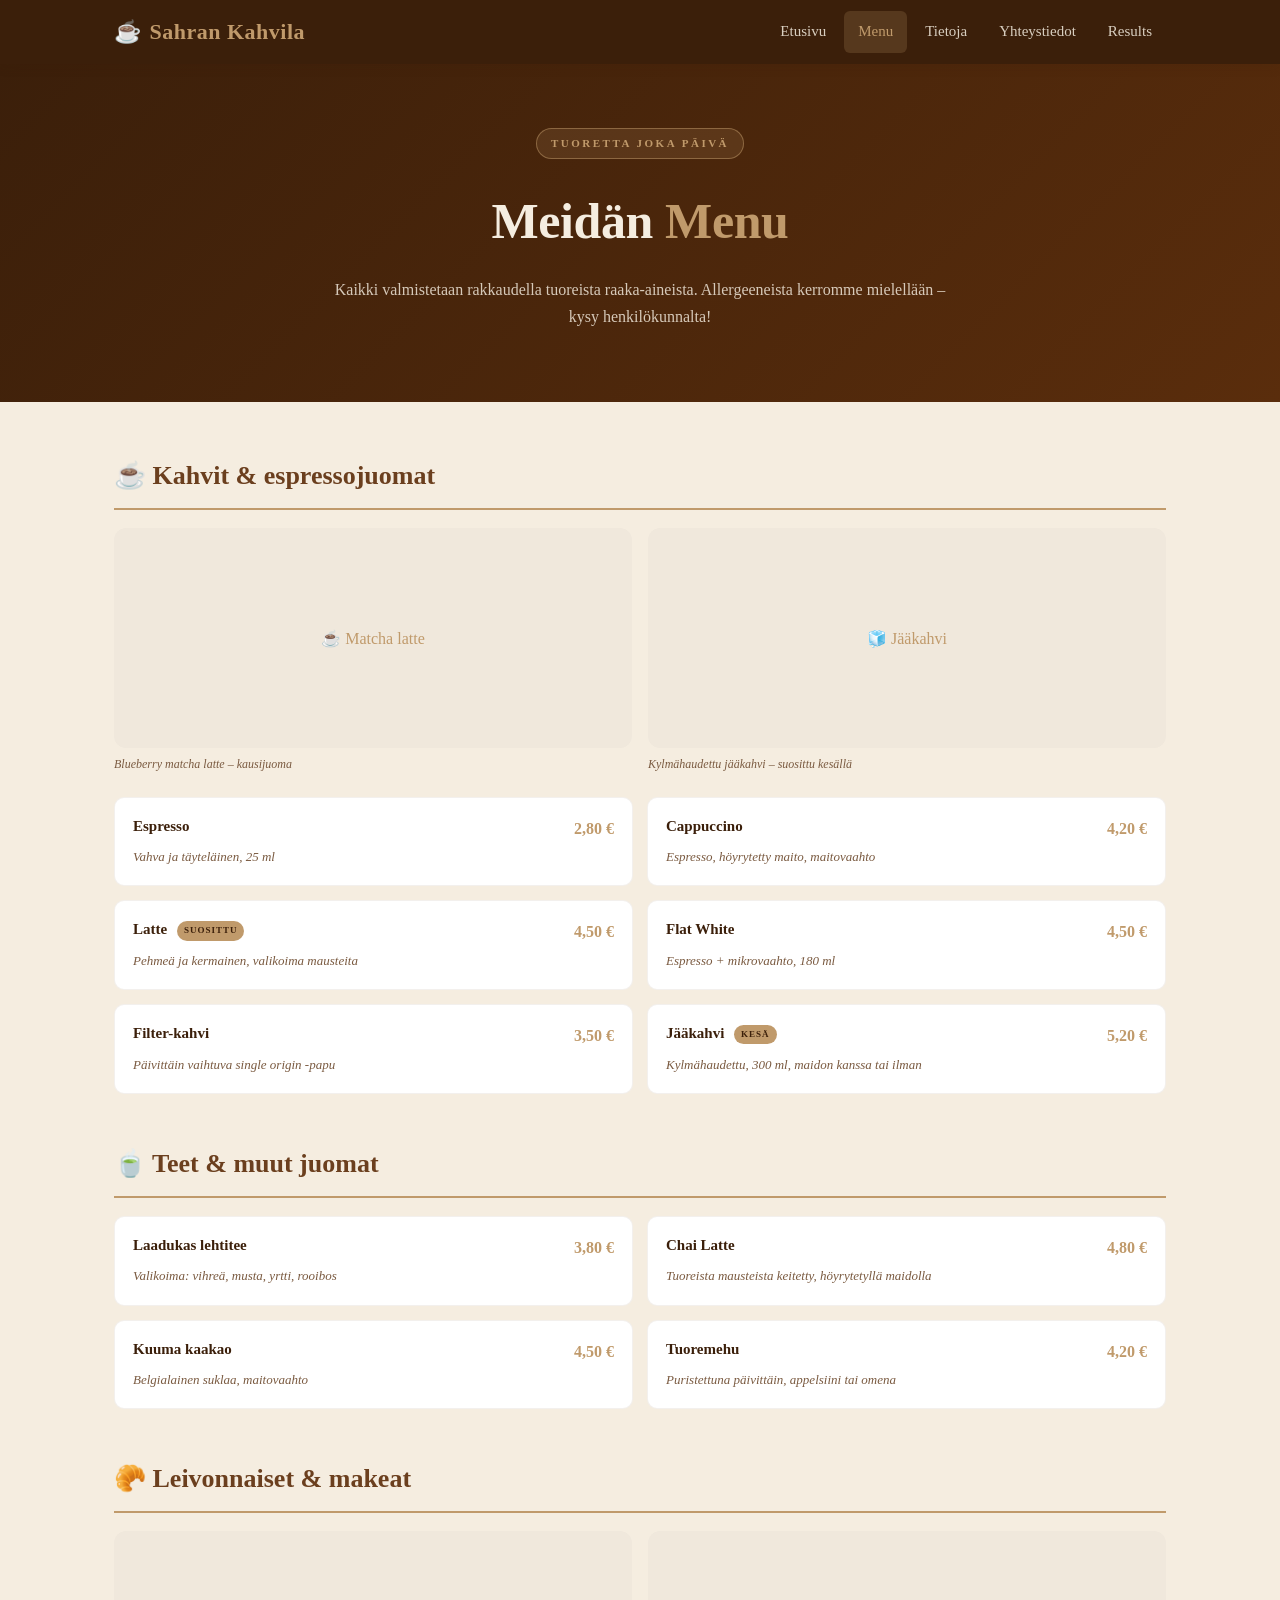
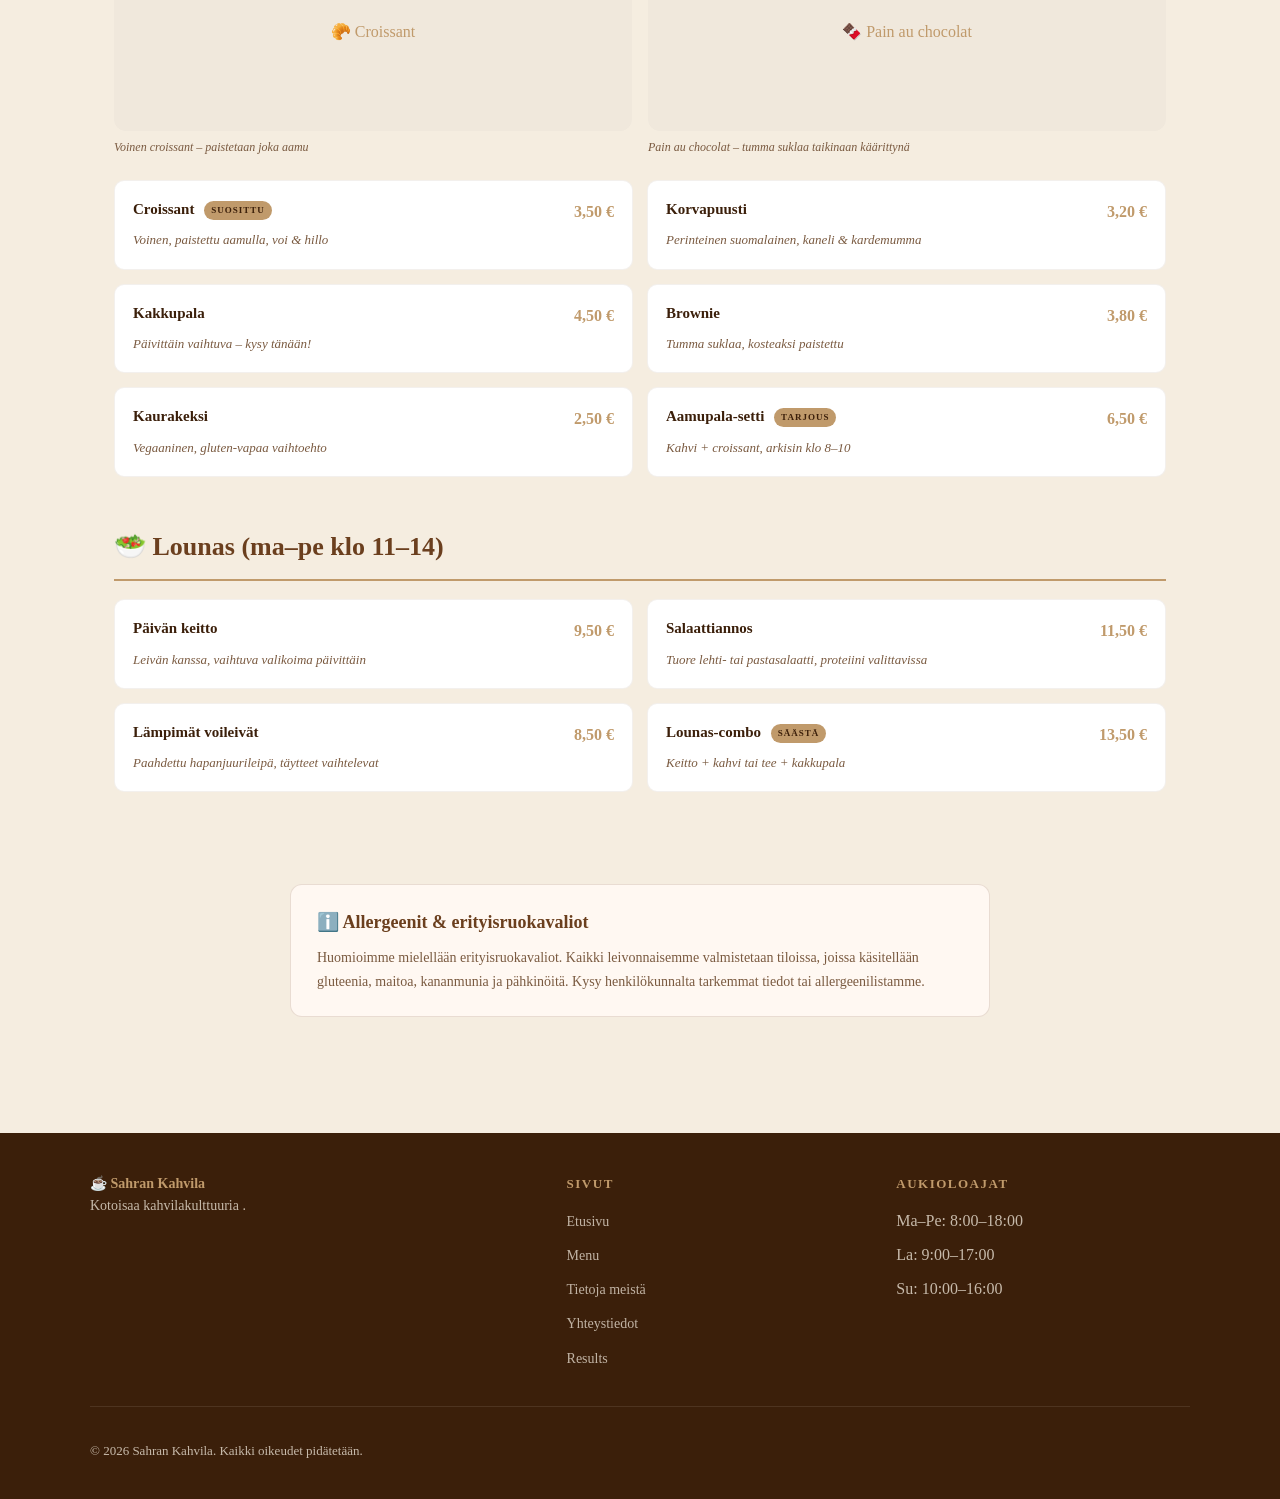
==== menu.html @ d35ba741 "Added WS06" ====
<!DOCTYPE html>
<html lang="fi">
<head>
  <meta charset="UTF-8">
  <meta name="viewport" content="width=device-width, initial-scale=1.0">
  <meta name="description" content="Kahvila Kultapapusen menu – kahvit, teet, leivonnaiset ja lounasruuat.">
  <title>Menu – Sahran Kahvila</title>
  <link rel="stylesheet" href="style.css">
</head>
<body>

  <a class="skip-link" href="#main-content">Siirry pääsisältöön</a>

  <!-- HEADER & NAV -->
  <header class="site-header" role="banner">
    <div class="nav-inner">
      <a href="index.html" class="nav-logo" aria-label="Sahran Kahvila – etusivu">
        ☕ <span>Sahran Kahvila</span>
      </a>

      <button class="nav-toggle" aria-controls="main-nav" aria-expanded="false" aria-label="Avaa valikko">
        ☰
      </button>

      <nav id="main-nav" aria-label="Päänavigaatio">
        <ul class="nav-links" role="list">
          <li><a href="index.html">Etusivu</a></li>
          <li><a href="menu.html" class="active" aria-current="page">Menu</a></li>
          <li><a href="tietoja.html">Tietoja</a></li>
          <li><a href="yhteystiedot.html">Yhteystiedot</a></li>
          <li><a href="results.html">Results</a></li>
        </ul>
      </nav>
    </div>
  </header>

  <!-- PAGE HERO -->
  <section class="page-hero" style="background-color:#3b1f0a; background-image:linear-gradient(135deg,#3b1f0a 0%,#5a2d0c 100%); color:#f5ede0; text-align:center; padding:64px 24px 72px;" aria-labelledby="menu-hero-heading">
    <div style="max-width:620px; margin:0 auto;">
      <div class="hero-badge">Tuoretta joka päivä</div>
      <h1 id="menu-hero-heading" style="margin:0 0 12px; font-size:clamp(28px,5vw,50px); color:#f5ede0; letter-spacing:-0.4px;">Meidän <em style="color:#c09a6b; font-style:normal;">Menu</em></h1>
      <p style="margin:0; opacity:0.82; font-size:16px;">Kaikki valmistetaan rakkaudella tuoreista raaka-aineista. Allergeeneista kerromme mielellään – kysy henkilökunnalta!</p>
    </div>
  </section>

  <!-- PÄÄSISÄLTÖ -->
  <main id="main-content" class="main">

    <!-- KAHVIT & JUOMAT -->
    <section class="menu-section" aria-labelledby="kahvit-otsikko">
      <h2 class="menu-section-title" id="kahvit-otsikko">☕ Kahvit &amp; espressojuomat</h2>

      <!-- Juomakuvat -->
      <div style="display:grid; grid-template-columns:1fr 1fr; gap:16px; margin:18px 0 22px;">
        <figure style="margin:0;">
          <img src="https://images.unsplash.com/photo-1515823064-d6e0c04616a7?w=800&auto=format&fit=crop"
               alt="Blueberry matcha latte – sininen ja vihreä erikoisjuoma lasissa"
               style="width:100%; height:220px; object-fit:cover; border-radius:12px; display:block;"
               onerror="this.outerHTML='<div style=\'height:220px;background:#f0e8dc;border-radius:12px;display:flex;align-items:center;justify-content:center;color:#c09a6b;\'>☕ Matcha latte</div>'">
          <figcaption style="margin-top:6px; font-size:12px; color:#7a5a40; font-style:italic;">Blueberry matcha latte – kausijuoma</figcaption>
        </figure>
        <figure style="margin:0;">
          <img src="https://images.unsplash.com/photo-1461023058943-07fcbe16d735?w=800&auto=format&fit=crop"
               alt="Jääkahvi lasissa jäillä – raikas kesäjuoma"
               style="width:100%; height:220px; object-fit:cover; border-radius:12px; display:block;"
               onerror="this.outerHTML='<div style=\'height:220px;background:#f0e8dc;border-radius:12px;display:flex;align-items:center;justify-content:center;color:#c09a6b;\'>🧊 Jääkahvi</div>'">
          <figcaption style="margin-top:6px; font-size:12px; color:#7a5a40; font-style:italic;">Kylmähaudettu jääkahvi – suosittu kesällä</figcaption>
        </figure>
      </div>
      <div class="menu-grid">
        <div class="menu-item">
          <div class="menu-item-info">
            <span class="menu-item-name">Espresso</span>
            <span class="menu-item-desc">Vahva ja täyteläinen, 25 ml</span>
          </div>
          <span class="menu-price">2,80 €</span>
        </div>
        <div class="menu-item">
          <div class="menu-item-info">
            <span class="menu-item-name">Cappuccino</span>
            <span class="menu-item-desc">Espresso, höyrytetty maito, maitovaahto</span>
          </div>
          <span class="menu-price">4,20 €</span>
        </div>
        <div class="menu-item">
          <div class="menu-item-info">
            <span class="menu-item-name">Latte <span class="menu-badge">Suosittu</span></span>
            <span class="menu-item-desc">Pehmeä ja kermainen, valikoima mausteita</span>
          </div>
          <span class="menu-price">4,50 €</span>
        </div>
        <div class="menu-item">
          <div class="menu-item-info">
            <span class="menu-item-name">Flat White</span>
            <span class="menu-item-desc">Espresso + mikrovaahto, 180 ml</span>
          </div>
          <span class="menu-price">4,50 €</span>
        </div>
        <div class="menu-item">
          <div class="menu-item-info">
            <span class="menu-item-name">Filter-kahvi</span>
            <span class="menu-item-desc">Päivittäin vaihtuva single origin -papu</span>
          </div>
          <span class="menu-price">3,50 €</span>
        </div>
        <div class="menu-item">
          <div class="menu-item-info">
            <span class="menu-item-name">Jääkahvi <span class="menu-badge">Kesä</span></span>
            <span class="menu-item-desc">Kylmähaudettu, 300 ml, maidon kanssa tai ilman</span>
          </div>
          <span class="menu-price">5,20 €</span>
        </div>
      </div>
    </section>

    <!-- TEET & MUUT -->
    <section class="menu-section" aria-labelledby="teet-otsikko">
      <h2 class="menu-section-title" id="teet-otsikko">🍵 Teet &amp; muut juomat</h2>
      <div class="menu-grid">
        <div class="menu-item">
          <div class="menu-item-info">
            <span class="menu-item-name">Laadukas lehtitee</span>
            <span class="menu-item-desc">Valikoima: vihreä, musta, yrtti, rooibos</span>
          </div>
          <span class="menu-price">3,80 €</span>
        </div>
        <div class="menu-item">
          <div class="menu-item-info">
            <span class="menu-item-name">Chai Latte</span>
            <span class="menu-item-desc">Tuoreista mausteista keitetty, höyrytetyllä maidolla</span>
          </div>
          <span class="menu-price">4,80 €</span>
        </div>
        <div class="menu-item">
          <div class="menu-item-info">
            <span class="menu-item-name">Kuuma kaakao</span>
            <span class="menu-item-desc">Belgialainen suklaa, maitovaahto</span>
          </div>
          <span class="menu-price">4,50 €</span>
        </div>
        <div class="menu-item">
          <div class="menu-item-info">
            <span class="menu-item-name">Tuoremehu</span>
            <span class="menu-item-desc">Puristettuna päivittäin, appelsiini tai omena</span>
          </div>
          <span class="menu-price">4,20 €</span>
        </div>
      </div>
    </section>

    <!-- LEIVONNAISET -->
    <section class="menu-section" aria-labelledby="leivonnaiset-otsikko">
      <h2 class="menu-section-title" id="leivonnaiset-otsikko">🥐 Leivonnaiset &amp; makeat</h2>

      <!-- Leivonnais-kuvat -->
      <div style="display:grid; grid-template-columns:1fr 1fr; gap:16px; margin:18px 0 22px;">
        <figure style="margin:0;">
          <img src="https://images.unsplash.com/photo-1555507036-ab1f4038808a?w=800&auto=format&fit=crop"
               alt="Voinen croissant sivukuvassa – rapea ja kultainen"
               style="width:100%; height:200px; object-fit:cover; border-radius:12px; display:block;"
               onerror="this.outerHTML='<div style=\'height:200px;background:#f0e8dc;border-radius:12px;display:flex;align-items:center;justify-content:center;color:#c09a6b;\'>🥐 Croissant</div>'">
          <figcaption style="margin-top:6px; font-size:12px; color:#7a5a40; font-style:italic;">Voinen croissant – paistetaan joka aamu</figcaption>
        </figure>
        <figure style="margin:0;">
          <img src="https://images.unsplash.com/photo-1530610476181-d83430b64dcd?w=800&auto=format&fit=crop"
               alt="Pain au chocolat – suklaapiiras"
               style="width:100%; height:200px; object-fit:cover; border-radius:12px; display:block;"
               onerror="this.outerHTML='<div style=\'height:200px;background:#f0e8dc;border-radius:12px;display:flex;align-items:center;justify-content:center;color:#c09a6b;\'>🍫 Pain au chocolat</div>'">
          <figcaption style="margin-top:6px; font-size:12px; color:#7a5a40; font-style:italic;">Pain au chocolat – tumma suklaa taikinaan käärittynä</figcaption>
        </figure>
      </div>
      <div class="menu-grid">
        <div class="menu-item">
          <div class="menu-item-info">
            <span class="menu-item-name">Croissant <span class="menu-badge">Suosittu</span></span>
            <span class="menu-item-desc">Voinen, paistettu aamulla, voi &amp; hillo</span>
          </div>
          <span class="menu-price">3,50 €</span>
        </div>
        <div class="menu-item">
          <div class="menu-item-info">
            <span class="menu-item-name">Korvapuusti</span>
            <span class="menu-item-desc">Perinteinen suomalainen, kaneli &amp; kardemumma</span>
          </div>
          <span class="menu-price">3,20 €</span>
        </div>
        <div class="menu-item">
          <div class="menu-item-info">
            <span class="menu-item-name">Kakkupala</span>
            <span class="menu-item-desc">Päivittäin vaihtuva – kysy tänään!</span>
          </div>
          <span class="menu-price">4,50 €</span>
        </div>
        <div class="menu-item">
          <div class="menu-item-info">
            <span class="menu-item-name">Brownie</span>
            <span class="menu-item-desc">Tumma suklaa, kosteaksi paistettu</span>
          </div>
          <span class="menu-price">3,80 €</span>
        </div>
        <div class="menu-item">
          <div class="menu-item-info">
            <span class="menu-item-name">Kaurakeksi</span>
            <span class="menu-item-desc">Vegaaninen, gluten-vapaa vaihtoehto</span>
          </div>
          <span class="menu-price">2,50 €</span>
        </div>
        <div class="menu-item">
          <div class="menu-item-info">
            <span class="menu-item-name">Aamupala-setti <span class="menu-badge">Tarjous</span></span>
            <span class="menu-item-desc">Kahvi + croissant, arkisin klo 8–10</span>
          </div>
          <span class="menu-price">6,50 €</span>
        </div>
      </div>
    </section>

    <!-- LOUNAS -->
    <section class="menu-section" aria-labelledby="lounas-otsikko">
      <h2 class="menu-section-title" id="lounas-otsikko">🥗 Lounas (ma–pe klo 11–14)</h2>
      <div class="menu-grid">
        <div class="menu-item">
          <div class="menu-item-info">
            <span class="menu-item-name">Päivän keitto</span>
            <span class="menu-item-desc">Leivän kanssa, vaihtuva valikoima päivittäin</span>
          </div>
          <span class="menu-price">9,50 €</span>
        </div>
        <div class="menu-item">
          <div class="menu-item-info">
            <span class="menu-item-name">Salaattiannos</span>
            <span class="menu-item-desc">Tuore lehti- tai pastasalaatti, proteiini valittavissa</span>
          </div>
          <span class="menu-price">11,50 €</span>
        </div>
        <div class="menu-item">
          <div class="menu-item-info">
            <span class="menu-item-name">Lämpimät voileivät</span>
            <span class="menu-item-desc">Paahdettu hapanjuurileipä, täytteet vaihtelevat</span>
          </div>
          <span class="menu-price">8,50 €</span>
        </div>
        <div class="menu-item">
          <div class="menu-item-info">
            <span class="menu-item-name">Lounas-combo <span class="menu-badge">Säästä</span></span>
            <span class="menu-item-desc">Keitto + kahvi tai tee + kakkupala</span>
          </div>
          <span class="menu-price">13,50 €</span>
        </div>
      </div>
    </section>

    <!-- Allergeenihuomio -->
    <section class="section" aria-labelledby="allergeeni-otsikko">
      <div style="background:#fff8f2; border:1px solid rgba(107,63,30,0.15); border-radius:12px; padding:22px 26px; max-width:700px; margin:0 auto;">
        <h2 id="allergeeni-otsikko" style="margin:0 0 8px; font-size:18px; color:#6b3f1e;">ℹ️ Allergeenit &amp; erityisruokavaliot</h2>
        <p style="margin:0; font-size:14px; color:#7a5a40;">Huomioimme mielellään erityisruokavaliot. Kaikki leivonnaisemme valmistetaan tiloissa, joissa käsitellään gluteenia, maitoa, kananmunia ja pähkinöitä. Kysy henkilökunnalta tarkemmat tiedot tai allergeenilistamme.</p>
      </div>
    </section>

  </main>

  <!-- FOOTER -->
  <footer class="site-footer" role="contentinfo">
    <div class="footer-inner">
      <div class="footer-brand">
        <p class="footer-brand-name">☕ <span>Sahran Kahvila</span></p>
        <p>Kotoisaa kahvilakulttuuria  .</p>
      </div>
      <div class="footer-col">
        <h3>Sivut</h3>
        <ul>
          <li><a href="index.html">Etusivu</a></li>
          <li><a href="menu.html">Menu</a></li>
          <li><a href="tietoja.html">Tietoja meistä</a></li>
          <li><a href="yhteystiedot.html">Yhteystiedot</a></li>
          <li><a href="results.html">Results</a></li>
        </ul>
      </div>
      <div class="footer-col">
        <h3>Aukioloajat</h3>
        <ul>
          <li>Ma–Pe: 8:00–18:00</li>
          <li>La: 9:00–17:00</li>
          <li>Su: 10:00–16:00</li>
        </ul>
      </div>
    </div>
    <div class="footer-bottom">
      <p>&copy; 2026 Sahran Kahvila. Kaikki oikeudet pidätetään.</p>
      
    </div>
  </footer>

  <script>
    const toggle = document.querySelector('.nav-toggle');
    const navLinks = document.querySelector('.nav-links');
    toggle.addEventListener('click', function () {
      const isOpen = navLinks.classList.toggle('open');
      toggle.setAttribute('aria-expanded', isOpen);
    });
    navLinks.querySelectorAll('a').forEach(function (link) {
      link.addEventListener('click', function () {
        navLinks.classList.remove('open');
        toggle.setAttribute('aria-expanded', 'false');
      });
    });
  </script>

</body>
</html>
---- style.css ----
/* ===== MUUTTUJAT ===== */
:root {
  --beige:     #f5ede0;
  --ruskea:    #6b3f1e;
  --latte:     #c09a6b;
  --tumma:     #3b1f0a;
  --valkoinen: #ffffff;
  --harmaa:    #f0e8dc;
  --varjo:     rgba(59, 31, 10, 0.12);
}

/* ===== POHJA ===== */
*, *::before, *::after {
  box-sizing: border-box;
}

html {
  scroll-behavior: smooth;
}

body {
  background-color: var(--beige);
  color: var(--tumma);
  font-family: Georgia, serif;
  margin: 0;
  line-height: 1.7;
}

img {
  max-width: 100%;
  height: auto;
  display: block;
}

a {
  color: var(--ruskea);
}

a:hover {
  color: var(--latte);
}

/* ===== SKIP-LINKKI (saavutettavuus) ===== */
.skip-link {
  position: absolute;
  left: -999px;
  top: 8px;
  background: var(--tumma);
  color: var(--valkoinen);
  padding: 8px 14px;
  border-radius: 6px;
  font-size: 14px;
  z-index: 9999;
  text-decoration: none;
}

.skip-link:focus {
  left: 12px;
  outline: 3px solid var(--latte);
}

/* ===== NAVIGAATIO ===== */
.site-header {
  background-color: var(--tumma);
  position: sticky;
  top: 0;
  z-index: 100;
  box-shadow: 0 2px 12px var(--varjo);
}

.nav-inner {
  max-width: 1100px;
  margin: 0 auto;
  padding: 0 24px;
  display: flex;
  align-items: center;
  justify-content: space-between;
  height: 64px;
}

.nav-logo {
  color: var(--beige);
  text-decoration: none;
  font-size: 22px;
  font-weight: bold;
  letter-spacing: 0.5px;
  display: flex;
  align-items: center;
  gap: 8px;
}

.nav-logo span {
  color: var(--latte);
}

.nav-links {
  display: flex;
  gap: 4px;
  list-style: none;
  margin: 0;
  padding: 0;
}

.nav-links a {
  color: rgba(245, 237, 224, 0.85);
  text-decoration: none;
  font-family: 'Georgia', serif;
  font-size: 15px;
  padding: 8px 14px;
  border-radius: 6px;
  transition: background 0.25s, color 0.25s;
  display: block;
}

.nav-links a:hover,
.nav-links a:focus,
.nav-links a.active {
  background: rgba(192, 154, 107, 0.2);
  color: var(--latte);
  outline: none;
}

/* Mobiili-hamburger */
.nav-toggle {
  display: none;
  background: none;
  border: 2px solid rgba(245, 237, 224, 0.4);
  color: var(--beige);
  padding: 6px 10px;
  font-size: 20px;
  border-radius: 6px;
  cursor: pointer;
  line-height: 1;
  transition: border-color 0.2s, background 0.2s;
}

.nav-toggle:hover,
.nav-toggle:focus {
  border-color: var(--latte);
  background: rgba(192, 154, 107, 0.15);
  outline: 2px solid var(--latte);
}

/* ===== HERO-BANNERI ===== */
.hero {
  background-color: var(--tumma);
  background-image: linear-gradient(135deg, var(--tumma) 0%, #5a2d0c 100%);
  color: var(--beige);
  text-align: center;
  padding: 80px 24px 90px;
}

.hero-inner {
  max-width: 680px;
  margin: 0 auto;
}

.hero-badge {
  display: inline-block;
  border: 1px solid rgba(192, 154, 107, 0.5);
  background: rgba(192, 154, 107, 0.15);
  color: var(--latte);
  font-size: 11px;
  font-weight: bold;
  letter-spacing: 2.5px;
  text-transform: uppercase;
  padding: 5px 14px;
  border-radius: 100px;
  margin-bottom: 20px;
}

.hero h1 {
  margin: 0 0 16px;
  font-size: clamp(32px, 6vw, 58px);
  line-height: 1.1;
  letter-spacing: -0.5px;
  color: var(--beige);
}

.hero h1 em {
  color: var(--latte);
  font-style: normal;
}

.hero p {
  margin: 0 0 32px;
  font-size: clamp(15px, 2.5vw, 18px);
  opacity: 0.82;
}

.hero-cta {
  display: inline-flex;
  gap: 12px;
  flex-wrap: wrap;
  justify-content: center;
}

/* ===== NAPIT ===== */
.btn {
  display: inline-block;
  padding: 12px 26px;
  border-radius: 8px;
  font-family: Georgia, serif;
  font-size: 15px;
  font-weight: bold;
  text-decoration: none;
  cursor: pointer;
  border: 2px solid transparent;
  transition: background 0.25s, color 0.25s, border-color 0.25s, transform 0.2s;
}

.btn:hover,
.btn:focus {
  transform: translateY(-2px);
  outline: none;
}

.btn-primary {
  background: var(--latte);
  color: var(--tumma);
  border-color: var(--latte);
}

.btn-primary:hover,
.btn-primary:focus {
  background: #d4ab80;
  border-color: #d4ab80;
  color: var(--tumma);
}

.btn-outline {
  background: transparent;
  color: var(--beige);
  border-color: rgba(245, 237, 224, 0.45);
}

.btn-outline:hover,
.btn-outline:focus {
  border-color: var(--beige);
  background: rgba(245, 237, 224, 0.1);
  color: var(--beige);
}

/* ===== KUVA-PLACEHOLDER ===== */
.img-placeholder {
  background: linear-gradient(135deg, var(--harmaa) 0%, #e0d0bc 100%);
  border-radius: 10px;
  display: flex;
  flex-direction: column;
  align-items: center;
  justify-content: center;
  color: var(--latte);
  font-size: 13px;
  font-style: italic;
  text-align: center;
  gap: 8px;
  border: 2px dashed rgba(107, 63, 30, 0.2);
}

.img-placeholder::before {
  font-size: 36px;
  font-style: normal;
}

.img-placeholder.cafe::before     { content: '☕'; }
.img-placeholder.food::before     { content: '🥐'; }
.img-placeholder.interior::before { content: '🪑'; }
.img-placeholder.team::before     { content: '👤'; }
.img-placeholder.hero-img::before { content: '📷'; font-size: 48px; }

/* ===== PÄÄSISÄLTÖ ===== */
.main {
  max-width: 1100px;
  margin: 0 auto;
  padding: 52px 24px 72px;
}

.section {
  padding: 44px 0;
}

.section + .section {
  border-top: 1px solid rgba(107, 63, 30, 0.1);
}

.section-header {
  text-align: center;
  margin-bottom: 38px;
}

.section-header h2 {
  margin: 0 0 10px;
  font-size: clamp(24px, 4vw, 34px);
  color: var(--ruskea);
  letter-spacing: -0.2px;
}

.section-header p {
  margin: 0 auto;
  max-width: 580px;
  color: #7a5a40;
  font-size: 16px;
}

.eyebrow {
  display: block;
  font-size: 11px;
  font-weight: bold;
  letter-spacing: 2.5px;
  text-transform: uppercase;
  color: var(--latte);
  margin-bottom: 8px;
}

/* ===== KORTIT (etusivu) ===== */
.cards {
  display: grid;
  grid-template-columns: repeat(3, 1fr);
  gap: 24px;
}

.card {
  background: var(--valkoinen);
  border-radius: 14px;
  overflow: hidden;
  box-shadow: 0 2px 10px var(--varjo);
  transition: transform 0.25s, box-shadow 0.25s;
  border: 1px solid rgba(107, 63, 30, 0.07);
}

.card:hover {
  transform: translateY(-5px);
  box-shadow: 0 8px 28px var(--varjo);
}

.card .img-placeholder {
  height: 180px;
  border-radius: 0;
  border: none;
}

.card-body {
  padding: 18px 20px 22px;
}

.card-body h3 {
  margin: 0 0 6px;
  font-size: 19px;
  color: var(--ruskea);
}

.card-body p {
  margin: 0;
  font-size: 14px;
  color: #7a5a40;
}

/* ===== HEROKUVA (iso placeholder) ===== */
.hero-image-wrap {
  margin: 0 auto 40px;
  max-width: 820px;
}

.hero-image-wrap .img-placeholder.hero-img {
  height: 420px;
  font-size: 15px;
}

/* ===== TIETOJA-SIVU: kahden sarakkeen layout ===== */
.two-col {
  display: grid;
  grid-template-columns: 1fr 1fr;
  gap: 52px;
  align-items: center;
}

.two-col .img-placeholder {
  height: 380px;
}

.two-col-text h2 {
  font-size: 30px;
  color: var(--ruskea);
  margin: 0 0 14px;
}

.two-col-text p {
  color: #6a4a2e;
  margin: 0 0 16px;
}

/* Arvot-ruudukko */
.values-grid {
  display: grid;
  grid-template-columns: repeat(3, 1fr);
  gap: 20px;
  margin-top: 10px;
}

.value-box {
  background: var(--harmaa);
  border-radius: 12px;
  padding: 22px 18px;
  text-align: center;
  border: 1px solid rgba(107, 63, 30, 0.08);
}

.value-icon {
  font-size: 34px;
  display: block;
  margin-bottom: 10px;
}

.value-box h3 {
  margin: 0 0 6px;
  font-size: 16px;
  color: var(--ruskea);
}

.value-box p {
  margin: 0;
  font-size: 13px;
  color: #7a5a40;
}

/* Tiimi */
.team-grid {
  display: grid;
  grid-template-columns: repeat(3, 1fr);
  gap: 24px;
}

.team-card {
  text-align: center;
  background: var(--valkoinen);
  border-radius: 14px;
  padding: 24px 18px;
  box-shadow: 0 2px 10px var(--varjo);
  border: 1px solid rgba(107, 63, 30, 0.07);
}

.team-card .img-placeholder.team {
  width: 100px;
  height: 100px;
  border-radius: 50%;
  margin: 0 auto 14px;
  font-size: 11px;
}

.team-card .img-placeholder.team::before {
  font-size: 28px;
}

.team-card h3 {
  margin: 0 0 4px;
  font-size: 17px;
  color: var(--ruskea);
}

.team-card p {
  margin: 0;
  font-size: 13px;
  color: #7a5a40;
}

/* ===== MENU-SIVU ===== */
.menu-section {
  margin-bottom: 48px;
}

.menu-section-title {
  font-size: 26px;
  color: var(--ruskea);
  margin: 0 0 6px;
  padding-bottom: 10px;
  border-bottom: 2px solid var(--latte);
  display: flex;
  align-items: center;
  gap: 10px;
}

.menu-grid {
  display: grid;
  grid-template-columns: repeat(2, 1fr);
  gap: 14px;
  margin-top: 18px;
}

.menu-item {
  background: var(--valkoinen);
  border-radius: 10px;
  padding: 16px 18px;
  display: flex;
  justify-content: space-between;
  align-items: flex-start;
  gap: 12px;
  border: 1px solid rgba(107, 63, 30, 0.08);
  transition: box-shadow 0.22s, transform 0.22s;
}

.menu-item:hover {
  box-shadow: 0 4px 16px var(--varjo);
  transform: translateY(-2px);
}

.menu-item-info {
  flex: 1;
}

.menu-item-name {
  font-weight: bold;
  font-size: 15px;
  color: var(--tumma);
  display: block;
  margin-bottom: 3px;
}

.menu-item-desc {
  font-size: 13px;
  color: #7a5a40;
  font-style: italic;
}

.menu-price {
  font-weight: bold;
  font-size: 16px;
  color: var(--latte);
  white-space: nowrap;
  padding-top: 1px;
}

.menu-badge {
  display: inline-block;
  background: var(--latte);
  color: var(--tumma);
  font-size: 9px;
  font-weight: bold;
  letter-spacing: 1px;
  text-transform: uppercase;
  padding: 2px 7px;
  border-radius: 100px;
  margin-left: 6px;
  vertical-align: middle;
}

/* ===== YHTEYSTIEDOT-SIVU ===== */
.contact-grid {
  display: grid;
  grid-template-columns: 1fr 1fr;
  gap: 40px;
}

.contact-info-box {
  background: var(--valkoinen);
  border-radius: 14px;
  padding: 28px;
  box-shadow: 0 2px 10px var(--varjo);
}

.contact-info-box h2 {
  margin: 0 0 18px;
  font-size: 22px;
  color: var(--ruskea);
}

.contact-row {
  display: flex;
  gap: 12px;
  margin-bottom: 16px;
  align-items: flex-start;
}

.contact-icon {
  font-size: 20px;
  min-width: 28px;
  text-align: center;
  margin-top: 1px;
}

.contact-row p {
  margin: 0;
  font-size: 15px;
  color: #5a3a1e;
}

.contact-row strong {
  display: block;
  margin-bottom: 2px;
  color: var(--tumma);
}

.hours-table {
  width: 100%;
  border-collapse: collapse;
  font-size: 15px;
}

.hours-table td {
  padding: 7px 0;
  border-bottom: 1px solid rgba(107, 63, 30, 0.08);
  color: #5a3a1e;
}

.hours-table td:last-child {
  text-align: right;
  font-weight: bold;
  color: var(--ruskea);
}

/* Kartta-placeholder */
.map-placeholder {
  background: linear-gradient(135deg, #e8ddd0 0%, #d0c0aa 100%);
  border-radius: 14px;
  height: 360px;
  display: flex;
  flex-direction: column;
  align-items: center;
  justify-content: center;
  color: var(--ruskea);
  font-size: 15px;
  gap: 10px;
  border: 2px dashed rgba(107, 63, 30, 0.2);
  text-align: center;
}

.map-placeholder::before {
  content: '🗺️';
  font-size: 48px;
  display: block;
}

/* Lomake */
.contact-form {
  background: var(--valkoinen);
  border-radius: 14px;
  padding: 28px;
  box-shadow: 0 2px 10px var(--varjo);
}

.contact-form h2 {
  margin: 0 0 20px;
  font-size: 22px;
  color: var(--ruskea);
}

.form-group {
  margin-bottom: 16px;
}

.form-group label {
  display: block;
  font-size: 14px;
  font-weight: bold;
  margin-bottom: 5px;
  color: var(--tumma);
}

.form-group input,
.form-group textarea,
.form-group select {
  width: 100%;
  padding: 10px 13px;
  border: 1.5px solid rgba(107, 63, 30, 0.25);
  border-radius: 7px;
  font-family: Georgia, serif;
  font-size: 15px;
  background: var(--beige);
  color: var(--tumma);
  transition: border-color 0.2s, box-shadow 0.2s;
}

.form-group input:focus,
.form-group textarea:focus,
.form-group select:focus {
  outline: none;
  border-color: var(--latte);
  box-shadow: 0 0 0 3px rgba(192, 154, 107, 0.2);
}

.form-group textarea {
  resize: vertical;
  min-height: 110px;
}

/* ===== FOOTER ===== */
.site-footer {
  background-color: var(--tumma);
  color: rgba(245, 237, 224, 0.75);
  padding: 40px 24px 24px;
}

.footer-inner {
  max-width: 1100px;
  margin: 0 auto;
  display: grid;
  grid-template-columns: 1.5fr 1fr 1fr;
  gap: 36px;
  padding-bottom: 28px;
  border-bottom: 1px solid rgba(245, 237, 224, 0.1);
}

.footer-brand-name {
  font-size: 20px;
  font-weight: bold;
  color: var(--beige);
  margin: 0 0 8px;
}

.footer-brand-name span {
  color: var(--latte);
}

.footer-brand p {
  margin: 0;
  font-size: 14px;
  line-height: 1.6;
}

.footer-col h3 {
  font-size: 13px;
  font-weight: bold;
  letter-spacing: 1.5px;
  text-transform: uppercase;
  color: var(--latte);
  margin: 0 0 12px;
}

.footer-col ul {
  list-style: none;
  margin: 0;
  padding: 0;
}

.footer-col ul li {
  margin-bottom: 7px;
}

.footer-col ul a {
  color: rgba(245, 237, 224, 0.72);
  text-decoration: none;
  font-size: 14px;
  transition: color 0.2s;
}

.footer-col ul a:hover {
  color: var(--beige);
}

.footer-bottom {
  max-width: 1100px;
  margin: 0 auto;
  padding-top: 20px;
  display: flex;
  justify-content: space-between;
  align-items: center;
  flex-wrap: wrap;
  gap: 10px;
  font-size: 13px;
}

/* ===== HIGHLIGHT-PALKKI (etusivulla) ===== */
.highlight-bar {
  background: var(--latte);
  color: var(--tumma);
  text-align: center;
  padding: 14px 24px;
  font-size: 15px;
  font-weight: bold;
  letter-spacing: 0.3px;
}

.highlight-bar a {
  color: var(--tumma);
  text-decoration: underline;
}

/* ===== TARJOUS-BANNERI ===== */
.promo-banner {
  background: linear-gradient(135deg, var(--ruskea) 0%, #4a2010 100%);
  color: var(--beige);
  border-radius: 16px;
  padding: 40px 36px;
  text-align: center;
  margin-top: 10px;
}

.promo-banner h2 {
  margin: 0 0 10px;
  font-size: 28px;
  color: var(--beige);
}

.promo-banner p {
  margin: 0 0 22px;
  opacity: 0.85;
}

/* ===== RESPONSIIVISUUS ===== */

/* Tabletti */
@media (max-width: 860px) {
  .cards {
    grid-template-columns: repeat(2, 1fr);
  }

  .two-col {
    grid-template-columns: 1fr;
    gap: 28px;
  }

  .two-col .img-placeholder {
    height: 260px;
  }

  .values-grid {
    grid-template-columns: repeat(3, 1fr);
  }

  .team-grid {
    grid-template-columns: repeat(2, 1fr);
  }

  .menu-grid {
    grid-template-columns: 1fr;
  }

  .contact-grid {
    grid-template-columns: 1fr;
  }

  .footer-inner {
    grid-template-columns: 1fr 1fr;
  }
}

/* Mobiili */
@media (max-width: 580px) {
  .nav-links {
    display: none;
    flex-direction: column;
    background: var(--tumma);
    position: absolute;
    top: 64px;
    left: 0;
    right: 0;
    padding: 12px 16px 16px;
    box-shadow: 0 6px 20px var(--varjo);
    border-top: 1px solid rgba(255,255,255,0.08);
    gap: 2px;
  }

  .nav-links.open {
    display: flex;
  }

  .nav-links a {
    font-size: 16px;
    padding: 10px 14px;
    border-radius: 6px;
  }

  .nav-toggle {
    display: block;
  }

  .hero {
    padding: 56px 20px 64px;
  }

  .cards {
    grid-template-columns: 1fr;
  }

  .values-grid {
    grid-template-columns: 1fr;
  }

  .team-grid {
    grid-template-columns: 1fr;
  }

  .footer-inner {
    grid-template-columns: 1fr;
    gap: 24px;
  }

  .footer-bottom {
    flex-direction: column;
    text-align: center;
  }

  .hero-image-wrap .img-placeholder.hero-img {
    height: 240px;
  }
}
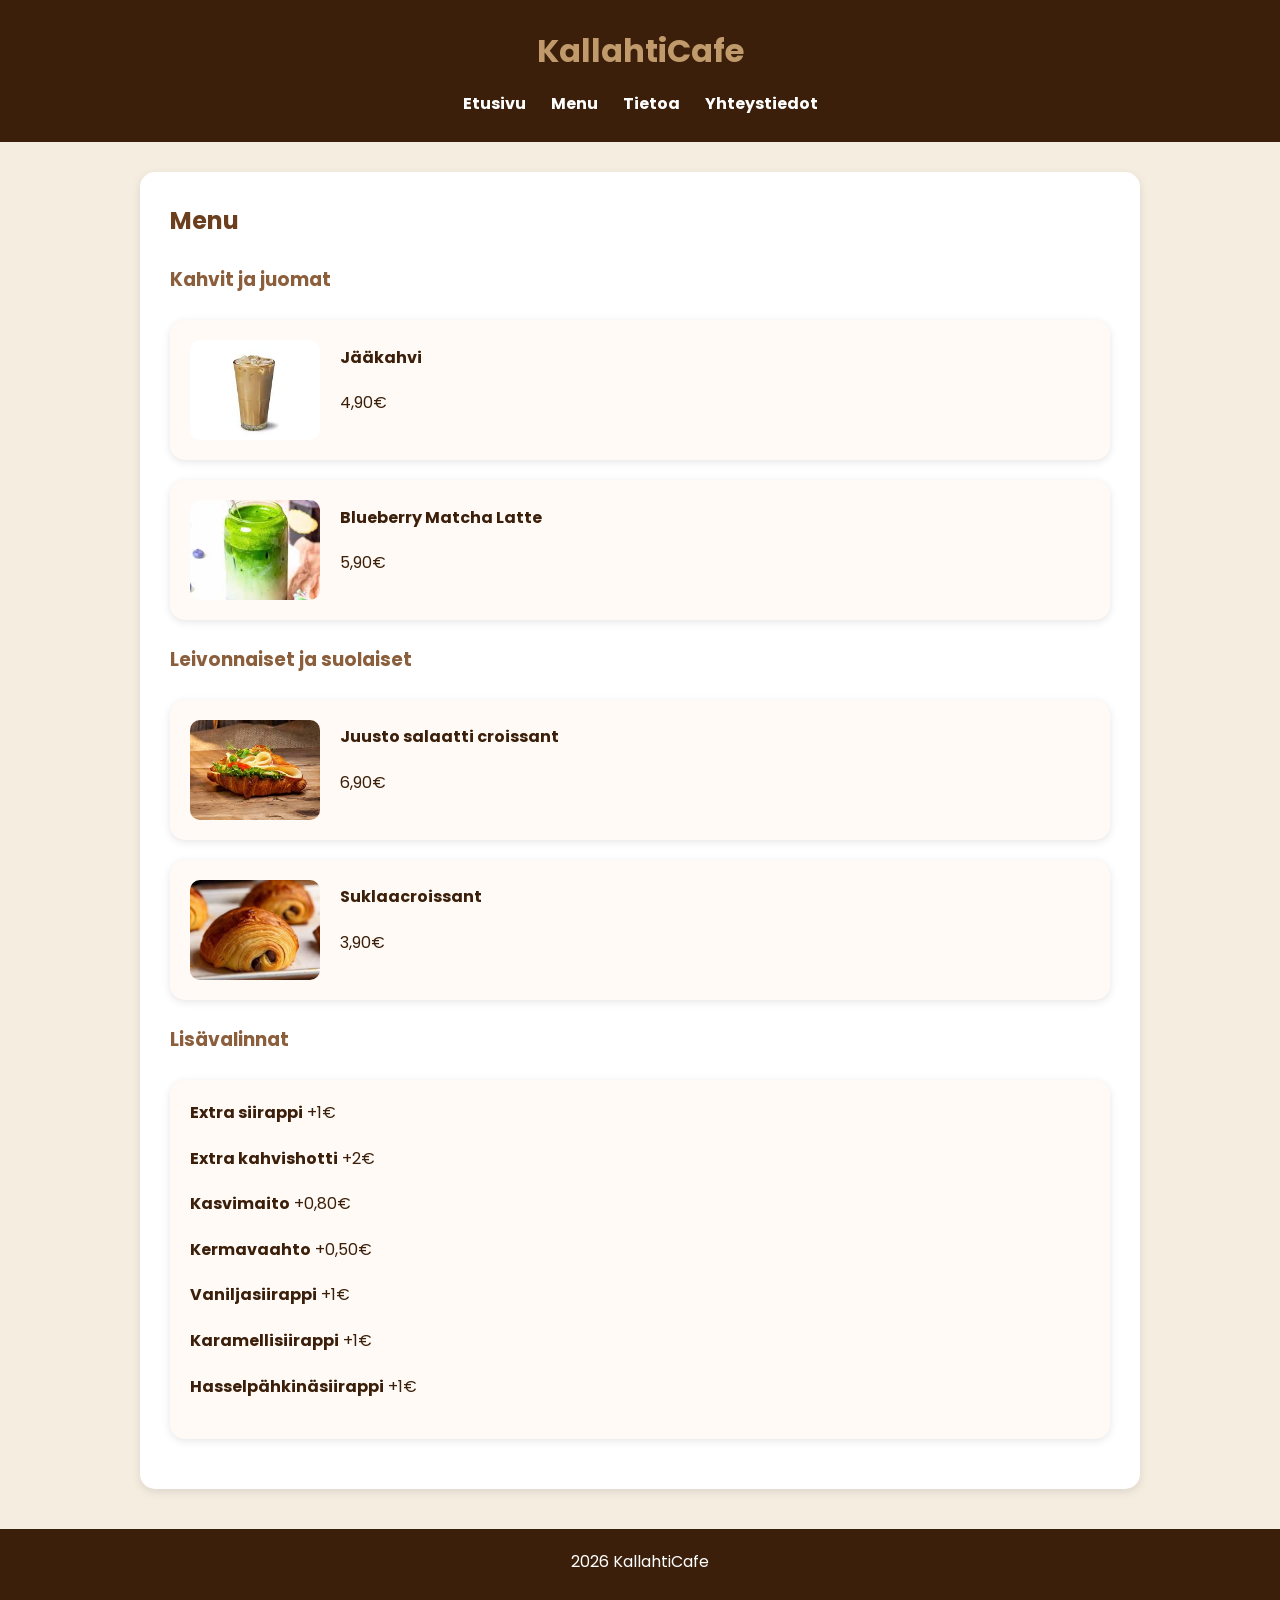
==== commit f245b643: "KallahtiCafe valmis" ====
--- a/menu.html
+++ b/menu.html
@@ -1,311 +1,120 @@
 <!DOCTYPE html>
 <html lang="fi">
+
 <head>
-  <meta charset="UTF-8">
-  <meta name="viewport" content="width=device-width, initial-scale=1.0">
-  <meta name="description" content="Kahvila Kultapapusen menu – kahvit, teet, leivonnaiset ja lounasruuat.">
-  <title>Menu – Sahran Kahvila</title>
-  <link rel="stylesheet" href="style.css">
+<meta charset="UTF-8">
+<meta name="viewport" content="width=device-width, initial-scale=1.0">
+
+<title>Menu - KallahtiCafe</title>
+
+<link rel="stylesheet" href="style.css">
+
+<link rel="preconnect" href="https://fonts.googleapis.com">
+<link rel="preconnect" href="https://fonts.gstatic.com" crossorigin>
+
+<link href="https://fonts.googleapis.com/css2?family=Poppins:wght@300;400;600&display=swap" rel="stylesheet">
+
 </head>
+
 <body>
 
-  <a class="skip-link" href="#main-content">Siirry pääsisältöön</a>
+<header>
 
-  <!-- HEADER & NAV -->
-  <header class="site-header" role="banner">
-    <div class="nav-inner">
-      <a href="index.html" class="nav-logo" aria-label="Sahran Kahvila – etusivu">
-        ☕ <span>Sahran Kahvila</span>
-      </a>
+<h1>KallahtiCafe</h1>
 
-      <button class="nav-toggle" aria-controls="main-nav" aria-expanded="false" aria-label="Avaa valikko">
-        ☰
-      </button>
+<nav>
+<a href="index.html">Etusivu</a>
+<a href="menu.html">Menu</a>
+<a href="tietoja.html">Tietoa</a>
+<a href="yhteystiedot.html">Yhteystiedot</a>
+</nav>
 
-      <nav id="main-nav" aria-label="Päänavigaatio">
-        <ul class="nav-links" role="list">
-          <li><a href="index.html">Etusivu</a></li>
-          <li><a href="menu.html" class="active" aria-current="page">Menu</a></li>
-          <li><a href="tietoja.html">Tietoja</a></li>
-          <li><a href="yhteystiedot.html">Yhteystiedot</a></li>
-          <li><a href="results.html">Results</a></li>
-        </ul>
-      </nav>
-    </div>
-  </header>
+</header>
 
-  <!-- PAGE HERO -->
-  <section class="page-hero" style="background-color:#3b1f0a; background-image:linear-gradient(135deg,#3b1f0a 0%,#5a2d0c 100%); color:#f5ede0; text-align:center; padding:64px 24px 72px;" aria-labelledby="menu-hero-heading">
-    <div style="max-width:620px; margin:0 auto;">
-      <div class="hero-badge">Tuoretta joka päivä</div>
-      <h1 id="menu-hero-heading" style="margin:0 0 12px; font-size:clamp(28px,5vw,50px); color:#f5ede0; letter-spacing:-0.4px;">Meidän <em style="color:#c09a6b; font-style:normal;">Menu</em></h1>
-      <p style="margin:0; opacity:0.82; font-size:16px;">Kaikki valmistetaan rakkaudella tuoreista raaka-aineista. Allergeeneista kerromme mielellään – kysy henkilökunnalta!</p>
-    </div>
-  </section>
+<section class="content">
 
-  <!-- PÄÄSISÄLTÖ -->
-  <main id="main-content" class="main">
+<h2>Menu</h2>
 
-    <!-- KAHVIT & JUOMAT -->
-    <section class="menu-section" aria-labelledby="kahvit-otsikko">
-      <h2 class="menu-section-title" id="kahvit-otsikko">☕ Kahvit &amp; espressojuomat</h2>
+<h3>Kahvit ja juomat</h3>
 
-      <!-- Juomakuvat -->
-      <div style="display:grid; grid-template-columns:1fr 1fr; gap:16px; margin:18px 0 22px;">
-        <figure style="margin:0;">
-          <img src="https://images.unsplash.com/photo-1515823064-d6e0c04616a7?w=800&auto=format&fit=crop"
-               alt="Blueberry matcha latte – sininen ja vihreä erikoisjuoma lasissa"
-               style="width:100%; height:220px; object-fit:cover; border-radius:12px; display:block;"
-               onerror="this.outerHTML='<div style=\'height:220px;background:#f0e8dc;border-radius:12px;display:flex;align-items:center;justify-content:center;color:#c09a6b;\'>☕ Matcha latte</div>'">
-          <figcaption style="margin-top:6px; font-size:12px; color:#7a5a40; font-style:italic;">Blueberry matcha latte – kausijuoma</figcaption>
-        </figure>
-        <figure style="margin:0;">
-          <img src="https://images.unsplash.com/photo-1461023058943-07fcbe16d735?w=800&auto=format&fit=crop"
-               alt="Jääkahvi lasissa jäillä – raikas kesäjuoma"
-               style="width:100%; height:220px; object-fit:cover; border-radius:12px; display:block;"
-               onerror="this.outerHTML='<div style=\'height:220px;background:#f0e8dc;border-radius:12px;display:flex;align-items:center;justify-content:center;color:#c09a6b;\'>🧊 Jääkahvi</div>'">
-          <figcaption style="margin-top:6px; font-size:12px; color:#7a5a40; font-style:italic;">Kylmähaudettu jääkahvi – suosittu kesällä</figcaption>
-        </figure>
-      </div>
-      <div class="menu-grid">
-        <div class="menu-item">
-          <div class="menu-item-info">
-            <span class="menu-item-name">Espresso</span>
-            <span class="menu-item-desc">Vahva ja täyteläinen, 25 ml</span>
-          </div>
-          <span class="menu-price">2,80 €</span>
-        </div>
-        <div class="menu-item">
-          <div class="menu-item-info">
-            <span class="menu-item-name">Cappuccino</span>
-            <span class="menu-item-desc">Espresso, höyrytetty maito, maitovaahto</span>
-          </div>
-          <span class="menu-price">4,20 €</span>
-        </div>
-        <div class="menu-item">
-          <div class="menu-item-info">
-            <span class="menu-item-name">Latte <span class="menu-badge">Suosittu</span></span>
-            <span class="menu-item-desc">Pehmeä ja kermainen, valikoima mausteita</span>
-          </div>
-          <span class="menu-price">4,50 €</span>
-        </div>
-        <div class="menu-item">
-          <div class="menu-item-info">
-            <span class="menu-item-name">Flat White</span>
-            <span class="menu-item-desc">Espresso + mikrovaahto, 180 ml</span>
-          </div>
-          <span class="menu-price">4,50 €</span>
-        </div>
-        <div class="menu-item">
-          <div class="menu-item-info">
-            <span class="menu-item-name">Filter-kahvi</span>
-            <span class="menu-item-desc">Päivittäin vaihtuva single origin -papu</span>
-          </div>
-          <span class="menu-price">3,50 €</span>
-        </div>
-        <div class="menu-item">
-          <div class="menu-item-info">
-            <span class="menu-item-name">Jääkahvi <span class="menu-badge">Kesä</span></span>
-            <span class="menu-item-desc">Kylmähaudettu, 300 ml, maidon kanssa tai ilman</span>
-          </div>
-          <span class="menu-price">5,20 €</span>
-        </div>
-      </div>
-    </section>
+<div class="menu-item">
 
-    <!-- TEET & MUUT -->
-    <section class="menu-section" aria-labelledby="teet-otsikko">
-      <h2 class="menu-section-title" id="teet-otsikko">🍵 Teet &amp; muut juomat</h2>
-      <div class="menu-grid">
-        <div class="menu-item">
-          <div class="menu-item-info">
-            <span class="menu-item-name">Laadukas lehtitee</span>
-            <span class="menu-item-desc">Valikoima: vihreä, musta, yrtti, rooibos</span>
-          </div>
-          <span class="menu-price">3,80 €</span>
-        </div>
-        <div class="menu-item">
-          <div class="menu-item-info">
-            <span class="menu-item-name">Chai Latte</span>
-            <span class="menu-item-desc">Tuoreista mausteista keitetty, höyrytetyllä maidolla</span>
-          </div>
-          <span class="menu-price">4,80 €</span>
-        </div>
-        <div class="menu-item">
-          <div class="menu-item-info">
-            <span class="menu-item-name">Kuuma kaakao</span>
-            <span class="menu-item-desc">Belgialainen suklaa, maitovaahto</span>
-          </div>
-          <span class="menu-price">4,50 €</span>
-        </div>
-        <div class="menu-item">
-          <div class="menu-item-info">
-            <span class="menu-item-name">Tuoremehu</span>
-            <span class="menu-item-desc">Puristettuna päivittäin, appelsiini tai omena</span>
-          </div>
-          <span class="menu-price">4,20 €</span>
-        </div>
-      </div>
-    </section>
+<img src="img1.jpeg" alt="Jääkahvi">
 
-    <!-- LEIVONNAISET -->
-    <section class="menu-section" aria-labelledby="leivonnaiset-otsikko">
-      <h2 class="menu-section-title" id="leivonnaiset-otsikko">🥐 Leivonnaiset &amp; makeat</h2>
+<div>
+<p><strong>Jääkahvi</strong></p>
+<p>4,90€</p>
+</div>
 
-      <!-- Leivonnais-kuvat -->
-      <div style="display:grid; grid-template-columns:1fr 1fr; gap:16px; margin:18px 0 22px;">
-        <figure style="margin:0;">
-          <img src="https://images.unsplash.com/photo-1555507036-ab1f4038808a?w=800&auto=format&fit=crop"
-               alt="Voinen croissant sivukuvassa – rapea ja kultainen"
-               style="width:100%; height:200px; object-fit:cover; border-radius:12px; display:block;"
-               onerror="this.outerHTML='<div style=\'height:200px;background:#f0e8dc;border-radius:12px;display:flex;align-items:center;justify-content:center;color:#c09a6b;\'>🥐 Croissant</div>'">
-          <figcaption style="margin-top:6px; font-size:12px; color:#7a5a40; font-style:italic;">Voinen croissant – paistetaan joka aamu</figcaption>
-        </figure>
-        <figure style="margin:0;">
-          <img src="https://images.unsplash.com/photo-1530610476181-d83430b64dcd?w=800&auto=format&fit=crop"
-               alt="Pain au chocolat – suklaapiiras"
-               style="width:100%; height:200px; object-fit:cover; border-radius:12px; display:block;"
-               onerror="this.outerHTML='<div style=\'height:200px;background:#f0e8dc;border-radius:12px;display:flex;align-items:center;justify-content:center;color:#c09a6b;\'>🍫 Pain au chocolat</div>'">
-          <figcaption style="margin-top:6px; font-size:12px; color:#7a5a40; font-style:italic;">Pain au chocolat – tumma suklaa taikinaan käärittynä</figcaption>
-        </figure>
-      </div>
-      <div class="menu-grid">
-        <div class="menu-item">
-          <div class="menu-item-info">
-            <span class="menu-item-name">Croissant <span class="menu-badge">Suosittu</span></span>
-            <span class="menu-item-desc">Voinen, paistettu aamulla, voi &amp; hillo</span>
-          </div>
-          <span class="menu-price">3,50 €</span>
-        </div>
-        <div class="menu-item">
-          <div class="menu-item-info">
-            <span class="menu-item-name">Korvapuusti</span>
-            <span class="menu-item-desc">Perinteinen suomalainen, kaneli &amp; kardemumma</span>
-          </div>
-          <span class="menu-price">3,20 €</span>
-        </div>
-        <div class="menu-item">
-          <div class="menu-item-info">
-            <span class="menu-item-name">Kakkupala</span>
-            <span class="menu-item-desc">Päivittäin vaihtuva – kysy tänään!</span>
-          </div>
-          <span class="menu-price">4,50 €</span>
-        </div>
-        <div class="menu-item">
-          <div class="menu-item-info">
-            <span class="menu-item-name">Brownie</span>
-            <span class="menu-item-desc">Tumma suklaa, kosteaksi paistettu</span>
-          </div>
-          <span class="menu-price">3,80 €</span>
-        </div>
-        <div class="menu-item">
-          <div class="menu-item-info">
-            <span class="menu-item-name">Kaurakeksi</span>
-            <span class="menu-item-desc">Vegaaninen, gluten-vapaa vaihtoehto</span>
-          </div>
-          <span class="menu-price">2,50 €</span>
-        </div>
-        <div class="menu-item">
-          <div class="menu-item-info">
-            <span class="menu-item-name">Aamupala-setti <span class="menu-badge">Tarjous</span></span>
-            <span class="menu-item-desc">Kahvi + croissant, arkisin klo 8–10</span>
-          </div>
-          <span class="menu-price">6,50 €</span>
-        </div>
-      </div>
-    </section>
+</div>
 
-    <!-- LOUNAS -->
-    <section class="menu-section" aria-labelledby="lounas-otsikko">
-      <h2 class="menu-section-title" id="lounas-otsikko">🥗 Lounas (ma–pe klo 11–14)</h2>
-      <div class="menu-grid">
-        <div class="menu-item">
-          <div class="menu-item-info">
-            <span class="menu-item-name">Päivän keitto</span>
-            <span class="menu-item-desc">Leivän kanssa, vaihtuva valikoima päivittäin</span>
-          </div>
-          <span class="menu-price">9,50 €</span>
-        </div>
-        <div class="menu-item">
-          <div class="menu-item-info">
-            <span class="menu-item-name">Salaattiannos</span>
-            <span class="menu-item-desc">Tuore lehti- tai pastasalaatti, proteiini valittavissa</span>
-          </div>
-          <span class="menu-price">11,50 €</span>
-        </div>
-        <div class="menu-item">
-          <div class="menu-item-info">
-            <span class="menu-item-name">Lämpimät voileivät</span>
-            <span class="menu-item-desc">Paahdettu hapanjuurileipä, täytteet vaihtelevat</span>
-          </div>
-          <span class="menu-price">8,50 €</span>
-        </div>
-        <div class="menu-item">
-          <div class="menu-item-info">
-            <span class="menu-item-name">Lounas-combo <span class="menu-badge">Säästä</span></span>
-            <span class="menu-item-desc">Keitto + kahvi tai tee + kakkupala</span>
-          </div>
-          <span class="menu-price">13,50 €</span>
-        </div>
-      </div>
-    </section>
+<div class="menu-item">
 
-    <!-- Allergeenihuomio -->
-    <section class="section" aria-labelledby="allergeeni-otsikko">
-      <div style="background:#fff8f2; border:1px solid rgba(107,63,30,0.15); border-radius:12px; padding:22px 26px; max-width:700px; margin:0 auto;">
-        <h2 id="allergeeni-otsikko" style="margin:0 0 8px; font-size:18px; color:#6b3f1e;">ℹ️ Allergeenit &amp; erityisruokavaliot</h2>
-        <p style="margin:0; font-size:14px; color:#7a5a40;">Huomioimme mielellään erityisruokavaliot. Kaikki leivonnaisemme valmistetaan tiloissa, joissa käsitellään gluteenia, maitoa, kananmunia ja pähkinöitä. Kysy henkilökunnalta tarkemmat tiedot tai allergeenilistamme.</p>
-      </div>
-    </section>
+<img src="img4.jpeg" alt="Blueberry Matcha Latte">
 
-  </main>
+<div>
+<p><strong>Blueberry Matcha Latte</strong></p>
+<p>5,90€</p>
+</div>
 
-  <!-- FOOTER -->
-  <footer class="site-footer" role="contentinfo">
-    <div class="footer-inner">
-      <div class="footer-brand">
-        <p class="footer-brand-name">☕ <span>Sahran Kahvila</span></p>
-        <p>Kotoisaa kahvilakulttuuria  .</p>
-      </div>
-      <div class="footer-col">
-        <h3>Sivut</h3>
-        <ul>
-          <li><a href="index.html">Etusivu</a></li>
-          <li><a href="menu.html">Menu</a></li>
-          <li><a href="tietoja.html">Tietoja meistä</a></li>
-          <li><a href="yhteystiedot.html">Yhteystiedot</a></li>
-          <li><a href="results.html">Results</a></li>
-        </ul>
-      </div>
-      <div class="footer-col">
-        <h3>Aukioloajat</h3>
-        <ul>
-          <li>Ma–Pe: 8:00–18:00</li>
-          <li>La: 9:00–17:00</li>
-          <li>Su: 10:00–16:00</li>
-        </ul>
-      </div>
-    </div>
-    <div class="footer-bottom">
-      <p>&copy; 2026 Sahran Kahvila. Kaikki oikeudet pidätetään.</p>
-      
-    </div>
-  </footer>
+</div>
 
-  <script>
-    const toggle = document.querySelector('.nav-toggle');
-    const navLinks = document.querySelector('.nav-links');
-    toggle.addEventListener('click', function () {
-      const isOpen = navLinks.classList.toggle('open');
-      toggle.setAttribute('aria-expanded', isOpen);
-    });
-    navLinks.querySelectorAll('a').forEach(function (link) {
-      link.addEventListener('click', function () {
-        navLinks.classList.remove('open');
-        toggle.setAttribute('aria-expanded', 'false');
-      });
-    });
-  </script>
+<h3>Leivonnaiset ja suolaiset</h3>
+
+<div class="menu-item">
+
+<img src="img3.jpeg" alt="Juusto salaatti croissant">
+
+<div>
+<p><strong>Juusto salaatti croissant</strong></p>
+<p>6,90€</p>
+</div>
+
+</div>
+
+<div class="menu-item">
+
+<img src="img2.jpeg" alt="Suklaacroissant">
+
+<div>
+<p><strong>Suklaacroissant</strong></p>
+<p>3,90€</p>
+</div>
+
+</div>
+
+<h3>Lisävalinnat</h3>
+
+<div class="menu-item">
+
+<div>
+
+<p><strong>Extra siirappi</strong> +1€</p>
+
+<p><strong>Extra kahvishotti</strong> +2€</p>
+
+<p><strong>Kasvimaito</strong> +0,80€</p>
+
+<p><strong>Kermavaahto</strong> +0,50€</p>
+
+<p><strong>Vaniljasiirappi</strong> +1€</p>
+
+<p><strong>Karamellisiirappi</strong> +1€</p>
+
+<p><strong>Hasselpähkinäsiirappi</strong> +1€</p>
+
+</div>
+
+</div>
+
+</section>
+
+<footer>
+
+<p>2026 KallahtiCafe</p>
+
+</footer>
 
 </body>
+
 </html>
--- a/style.css
+++ b/style.css
@@ -1,895 +1,196 @@
-/* ===== MUUTTUJAT ===== */
-:root {
-  --beige:     #f5ede0;
-  --ruskea:    #6b3f1e;
-  --latte:     #c09a6b;
-  --tumma:     #3b1f0a;
-  --valkoinen: #ffffff;
-  --harmaa:    #f0e8dc;
-  --varjo:     rgba(59, 31, 10, 0.12);
+*{
+margin:0;
+padding:0;
+box-sizing:border-box;
 }
 
-/* ===== POHJA ===== */
-*, *::before, *::after {
-  box-sizing: border-box;
+body{
+font-family:Poppins,sans-serif;
+background-color:#f5ede0;
+color:#3b1f0a;
+line-height:1.6;
 }
 
-html {
-  scroll-behavior: smooth;
+header{
+background:#3b1f0a;
+padding:25px;
+text-align:center;
 }
 
-body {
-  background-color: var(--beige);
-  color: var(--tumma);
-  font-family: Georgia, serif;
-  margin: 0;
-  line-height: 1.7;
+header h1{
+color:#c09a6b;
+margin-bottom:15px;
 }
 
-img {
-  max-width: 100%;
-  height: auto;
-  display: block;
+nav{
+display:flex;
+justify-content:center;
+gap:25px;
+flex-wrap:wrap;
 }
 
-a {
-  color: var(--ruskea);
+nav a{
+text-decoration:none;
+color:white;
+font-weight:bold;
 }
 
-a:hover {
-  color: var(--latte);
+nav a:hover{
+color:#c09a6b;
 }
 
-/* ===== SKIP-LINKKI (saavutettavuus) ===== */
-.skip-link {
-  position: absolute;
-  left: -999px;
-  top: 8px;
-  background: var(--tumma);
-  color: var(--valkoinen);
-  padding: 8px 14px;
-  border-radius: 6px;
-  font-size: 14px;
-  z-index: 9999;
-  text-decoration: none;
+.content{
+width:85%;
+max-width:1000px;
+margin:30px auto;
+background:white;
+padding:30px;
+border-radius:15px;
+box-shadow:0 3px 10px rgba(0,0,0,0.1);
 }
 
-.skip-link:focus {
-  left: 12px;
-  outline: 3px solid var(--latte);
+h2{
+color:#6b3f1e;
+margin-bottom:20px;
 }
 
-/* ===== NAVIGAATIO ===== */
-.site-header {
-  background-color: var(--tumma);
-  position: sticky;
-  top: 0;
-  z-index: 100;
-  box-shadow: 0 2px 12px var(--varjo);
+h3{
+color:#8b5e3c;
+margin:25px 0;
 }
 
-.nav-inner {
-  max-width: 1100px;
-  margin: 0 auto;
-  padding: 0 24px;
-  display: flex;
-  align-items: center;
-  justify-content: space-between;
-  height: 64px;
+p{
+margin-bottom:20px;
 }
 
-.nav-logo {
-  color: var(--beige);
-  text-decoration: none;
-  font-size: 22px;
-  font-weight: bold;
-  letter-spacing: 0.5px;
-  display: flex;
-  align-items: center;
-  gap: 8px;
+/* MENU */
+
+.menu-item{
+display:flex;
+align-items:center;
+gap:20px;
+background:#fffaf5;
+padding:20px;
+margin-bottom:20px;
+border-radius:15px;
+box-shadow:0 2px 8px rgba(0,0,0,0.1);
 }
 
-.nav-logo span {
-  color: var(--latte);
+.menu-item img{
+width:130px;
+height:100px;
+object-fit:cover;
+border-radius:10px;
 }
 
-.nav-links {
-  display: flex;
-  gap: 4px;
-  list-style: none;
-  margin: 0;
-  padding: 0;
+/* ETUSIVU */
+
+.hero-image{
+width:100%;
+max-width:700px;
+height:300px;
+object-fit:cover;
+display:block;
+margin:20px auto;
+border-radius:15px;
 }
 
-.nav-links a {
-  color: rgba(245, 237, 224, 0.85);
-  text-decoration: none;
-  font-family: 'Georgia', serif;
-  font-size: 15px;
-  padding: 8px 14px;
-  border-radius: 6px;
-  transition: background 0.25s, color 0.25s;
-  display: block;
+/* TIETOJA */
+
+.about-gallery{
+display:flex;
+justify-content:center;
+gap:20px;
+flex-wrap:wrap;
+margin-top:30px;
 }
 
-.nav-links a:hover,
-.nav-links a:focus,
-.nav-links a.active {
-  background: rgba(192, 154, 107, 0.2);
-  color: var(--latte);
-  outline: none;
+.about-gallery img{
+width:250px;
+height:150px;
+object-fit:cover;
+border-radius:12px;
 }
 
-/* Mobiili-hamburger */
-.nav-toggle {
-  display: none;
-  background: none;
-  border: 2px solid rgba(245, 237, 224, 0.4);
-  color: var(--beige);
-  padding: 6px 10px;
-  font-size: 20px;
-  border-radius: 6px;
-  cursor: pointer;
-  line-height: 1;
-  transition: border-color 0.2s, background 0.2s;
+.owner-photo{
+width:140px;
+height:140px;
+object-fit:cover;
+display:block;
+margin:30px auto;
+border-radius:50%;
+border:4px solid #c09a6b;
 }
 
-.nav-toggle:hover,
-.nav-toggle:focus {
-  border-color: var(--latte);
-  background: rgba(192, 154, 107, 0.15);
-  outline: 2px solid var(--latte);
+/* YHTEYSTIEDOT */
+
+input,
+textarea{
+width:100%;
+padding:10px;
+margin-top:5px;
+border-radius:8px;
+border:1px solid #c09a6b;
 }
 
-/* ===== HERO-BANNERI ===== */
-.hero {
-  background-color: var(--tumma);
-  background-image: linear-gradient(135deg, var(--tumma) 0%, #5a2d0c 100%);
-  color: var(--beige);
-  text-align: center;
-  padding: 80px 24px 90px;
+button{
+background:#6b3f1e;
+color:white;
+padding:12px 20px;
+border:none;
+border-radius:8px;
+cursor:pointer;
 }
 
-.hero-inner {
-  max-width: 680px;
-  margin: 0 auto;
+button:hover{
+background:#c09a6b;
 }
 
-.hero-badge {
-  display: inline-block;
-  border: 1px solid rgba(192, 154, 107, 0.5);
-  background: rgba(192, 154, 107, 0.15);
-  color: var(--latte);
-  font-size: 11px;
-  font-weight: bold;
-  letter-spacing: 2.5px;
-  text-transform: uppercase;
-  padding: 5px 14px;
-  border-radius: 100px;
-  margin-bottom: 20px;
+footer{
+background:#3b1f0a;
+color:white;
+text-align:center;
+padding:20px;
+margin-top:40px;
 }
 
-.hero h1 {
-  margin: 0 0 16px;
-  font-size: clamp(32px, 6vw, 58px);
-  line-height: 1.1;
-  letter-spacing: -0.5px;
-  color: var(--beige);
+/* RESPONSIIVISUUS */
+
+@media(max-width:768px){
+
+nav{
+flex-direction:column;
 }
 
-.hero h1 em {
-  color: var(--latte);
-  font-style: normal;
+.content{
+width:95%;
+padding:20px;
 }
 
-.hero p {
-  margin: 0 0 32px;
-  font-size: clamp(15px, 2.5vw, 18px);
-  opacity: 0.82;
+.menu-item{
+flex-direction:column;
+text-align:center;
 }
 
-.hero-cta {
-  display: inline-flex;
-  gap: 12px;
-  flex-wrap: wrap;
-  justify-content: center;
+.menu-item img{
+width:100%;
+height:auto;
 }
 
-/* ===== NAPIT ===== */
-.btn {
-  display: inline-block;
-  padding: 12px 26px;
-  border-radius: 8px;
-  font-family: Georgia, serif;
-  font-size: 15px;
-  font-weight: bold;
-  text-decoration: none;
-  cursor: pointer;
-  border: 2px solid transparent;
-  transition: background 0.25s, color 0.25s, border-color 0.25s, transform 0.2s;
+.hero-image{
+height:200px;
 }
 
-.btn:hover,
-.btn:focus {
-  transform: translateY(-2px);
-  outline: none;
+.about-gallery img{
+width:100%;
+height:auto;
 }
 
-.btn-primary {
-  background: var(--latte);
-  color: var(--tumma);
-  border-color: var(--latte);
+.owner-photo{
+width:180px;
+height:220px;
+object-fit:cover;
+border-radius:10px;
 }
 
-.btn-primary:hover,
-.btn-primary:focus {
-  background: #d4ab80;
-  border-color: #d4ab80;
-  color: var(--tumma);
-}
-
-.btn-outline {
-  background: transparent;
-  color: var(--beige);
-  border-color: rgba(245, 237, 224, 0.45);
-}
-
-.btn-outline:hover,
-.btn-outline:focus {
-  border-color: var(--beige);
-  background: rgba(245, 237, 224, 0.1);
-  color: var(--beige);
-}
-
-/* ===== KUVA-PLACEHOLDER ===== */
-.img-placeholder {
-  background: linear-gradient(135deg, var(--harmaa) 0%, #e0d0bc 100%);
-  border-radius: 10px;
-  display: flex;
-  flex-direction: column;
-  align-items: center;
-  justify-content: center;
-  color: var(--latte);
-  font-size: 13px;
-  font-style: italic;
-  text-align: center;
-  gap: 8px;
-  border: 2px dashed rgba(107, 63, 30, 0.2);
-}
-
-.img-placeholder::before {
-  font-size: 36px;
-  font-style: normal;
-}
-
-.img-placeholder.cafe::before     { content: '☕'; }
-.img-placeholder.food::before     { content: '🥐'; }
-.img-placeholder.interior::before { content: '🪑'; }
-.img-placeholder.team::before     { content: '👤'; }
-.img-placeholder.hero-img::before { content: '📷'; font-size: 48px; }
-
-/* ===== PÄÄSISÄLTÖ ===== */
-.main {
-  max-width: 1100px;
-  margin: 0 auto;
-  padding: 52px 24px 72px;
-}
-
-.section {
-  padding: 44px 0;
-}
-
-.section + .section {
-  border-top: 1px solid rgba(107, 63, 30, 0.1);
-}
-
-.section-header {
-  text-align: center;
-  margin-bottom: 38px;
-}
-
-.section-header h2 {
-  margin: 0 0 10px;
-  font-size: clamp(24px, 4vw, 34px);
-  color: var(--ruskea);
-  letter-spacing: -0.2px;
-}
-
-.section-header p {
-  margin: 0 auto;
-  max-width: 580px;
-  color: #7a5a40;
-  font-size: 16px;
-}
-
-.eyebrow {
-  display: block;
-  font-size: 11px;
-  font-weight: bold;
-  letter-spacing: 2.5px;
-  text-transform: uppercase;
-  color: var(--latte);
-  margin-bottom: 8px;
-}
-
-/* ===== KORTIT (etusivu) ===== */
-.cards {
-  display: grid;
-  grid-template-columns: repeat(3, 1fr);
-  gap: 24px;
-}
-
-.card {
-  background: var(--valkoinen);
-  border-radius: 14px;
-  overflow: hidden;
-  box-shadow: 0 2px 10px var(--varjo);
-  transition: transform 0.25s, box-shadow 0.25s;
-  border: 1px solid rgba(107, 63, 30, 0.07);
-}
-
-.card:hover {
-  transform: translateY(-5px);
-  box-shadow: 0 8px 28px var(--varjo);
-}
-
-.card .img-placeholder {
-  height: 180px;
-  border-radius: 0;
-  border: none;
-}
-
-.card-body {
-  padding: 18px 20px 22px;
-}
-
-.card-body h3 {
-  margin: 0 0 6px;
-  font-size: 19px;
-  color: var(--ruskea);
-}
-
-.card-body p {
-  margin: 0;
-  font-size: 14px;
-  color: #7a5a40;
-}
-
-/* ===== HEROKUVA (iso placeholder) ===== */
-.hero-image-wrap {
-  margin: 0 auto 40px;
-  max-width: 820px;
-}
-
-.hero-image-wrap .img-placeholder.hero-img {
-  height: 420px;
-  font-size: 15px;
-}
-
-/* ===== TIETOJA-SIVU: kahden sarakkeen layout ===== */
-.two-col {
-  display: grid;
-  grid-template-columns: 1fr 1fr;
-  gap: 52px;
-  align-items: center;
-}
-
-.two-col .img-placeholder {
-  height: 380px;
-}
-
-.two-col-text h2 {
-  font-size: 30px;
-  color: var(--ruskea);
-  margin: 0 0 14px;
-}
-
-.two-col-text p {
-  color: #6a4a2e;
-  margin: 0 0 16px;
-}
-
-/* Arvot-ruudukko */
-.values-grid {
-  display: grid;
-  grid-template-columns: repeat(3, 1fr);
-  gap: 20px;
-  margin-top: 10px;
-}
-
-.value-box {
-  background: var(--harmaa);
-  border-radius: 12px;
-  padding: 22px 18px;
-  text-align: center;
-  border: 1px solid rgba(107, 63, 30, 0.08);
-}
-
-.value-icon {
-  font-size: 34px;
-  display: block;
-  margin-bottom: 10px;
-}
-
-.value-box h3 {
-  margin: 0 0 6px;
-  font-size: 16px;
-  color: var(--ruskea);
-}
-
-.value-box p {
-  margin: 0;
-  font-size: 13px;
-  color: #7a5a40;
-}
-
-/* Tiimi */
-.team-grid {
-  display: grid;
-  grid-template-columns: repeat(3, 1fr);
-  gap: 24px;
-}
-
-.team-card {
-  text-align: center;
-  background: var(--valkoinen);
-  border-radius: 14px;
-  padding: 24px 18px;
-  box-shadow: 0 2px 10px var(--varjo);
-  border: 1px solid rgba(107, 63, 30, 0.07);
-}
-
-.team-card .img-placeholder.team {
-  width: 100px;
-  height: 100px;
-  border-radius: 50%;
-  margin: 0 auto 14px;
-  font-size: 11px;
-}
-
-.team-card .img-placeholder.team::before {
-  font-size: 28px;
-}
-
-.team-card h3 {
-  margin: 0 0 4px;
-  font-size: 17px;
-  color: var(--ruskea);
-}
-
-.team-card p {
-  margin: 0;
-  font-size: 13px;
-  color: #7a5a40;
-}
-
-/* ===== MENU-SIVU ===== */
-.menu-section {
-  margin-bottom: 48px;
-}
-
-.menu-section-title {
-  font-size: 26px;
-  color: var(--ruskea);
-  margin: 0 0 6px;
-  padding-bottom: 10px;
-  border-bottom: 2px solid var(--latte);
-  display: flex;
-  align-items: center;
-  gap: 10px;
-}
-
-.menu-grid {
-  display: grid;
-  grid-template-columns: repeat(2, 1fr);
-  gap: 14px;
-  margin-top: 18px;
-}
-
-.menu-item {
-  background: var(--valkoinen);
-  border-radius: 10px;
-  padding: 16px 18px;
-  display: flex;
-  justify-content: space-between;
-  align-items: flex-start;
-  gap: 12px;
-  border: 1px solid rgba(107, 63, 30, 0.08);
-  transition: box-shadow 0.22s, transform 0.22s;
-}
-
-.menu-item:hover {
-  box-shadow: 0 4px 16px var(--varjo);
-  transform: translateY(-2px);
-}
-
-.menu-item-info {
-  flex: 1;
-}
-
-.menu-item-name {
-  font-weight: bold;
-  font-size: 15px;
-  color: var(--tumma);
-  display: block;
-  margin-bottom: 3px;
-}
-
-.menu-item-desc {
-  font-size: 13px;
-  color: #7a5a40;
-  font-style: italic;
-}
-
-.menu-price {
-  font-weight: bold;
-  font-size: 16px;
-  color: var(--latte);
-  white-space: nowrap;
-  padding-top: 1px;
-}
-
-.menu-badge {
-  display: inline-block;
-  background: var(--latte);
-  color: var(--tumma);
-  font-size: 9px;
-  font-weight: bold;
-  letter-spacing: 1px;
-  text-transform: uppercase;
-  padding: 2px 7px;
-  border-radius: 100px;
-  margin-left: 6px;
-  vertical-align: middle;
-}
-
-/* ===== YHTEYSTIEDOT-SIVU ===== */
-.contact-grid {
-  display: grid;
-  grid-template-columns: 1fr 1fr;
-  gap: 40px;
-}
-
-.contact-info-box {
-  background: var(--valkoinen);
-  border-radius: 14px;
-  padding: 28px;
-  box-shadow: 0 2px 10px var(--varjo);
-}
-
-.contact-info-box h2 {
-  margin: 0 0 18px;
-  font-size: 22px;
-  color: var(--ruskea);
-}
-
-.contact-row {
-  display: flex;
-  gap: 12px;
-  margin-bottom: 16px;
-  align-items: flex-start;
-}
-
-.contact-icon {
-  font-size: 20px;
-  min-width: 28px;
-  text-align: center;
-  margin-top: 1px;
-}
-
-.contact-row p {
-  margin: 0;
-  font-size: 15px;
-  color: #5a3a1e;
-}
-
-.contact-row strong {
-  display: block;
-  margin-bottom: 2px;
-  color: var(--tumma);
-}
-
-.hours-table {
-  width: 100%;
-  border-collapse: collapse;
-  font-size: 15px;
-}
-
-.hours-table td {
-  padding: 7px 0;
-  border-bottom: 1px solid rgba(107, 63, 30, 0.08);
-  color: #5a3a1e;
-}
-
-.hours-table td:last-child {
-  text-align: right;
-  font-weight: bold;
-  color: var(--ruskea);
-}
-
-/* Kartta-placeholder */
-.map-placeholder {
-  background: linear-gradient(135deg, #e8ddd0 0%, #d0c0aa 100%);
-  border-radius: 14px;
-  height: 360px;
-  display: flex;
-  flex-direction: column;
-  align-items: center;
-  justify-content: center;
-  color: var(--ruskea);
-  font-size: 15px;
-  gap: 10px;
-  border: 2px dashed rgba(107, 63, 30, 0.2);
-  text-align: center;
-}
-
-.map-placeholder::before {
-  content: '🗺️';
-  font-size: 48px;
-  display: block;
-}
-
-/* Lomake */
-.contact-form {
-  background: var(--valkoinen);
-  border-radius: 14px;
-  padding: 28px;
-  box-shadow: 0 2px 10px var(--varjo);
-}
-
-.contact-form h2 {
-  margin: 0 0 20px;
-  font-size: 22px;
-  color: var(--ruskea);
-}
-
-.form-group {
-  margin-bottom: 16px;
-}
-
-.form-group label {
-  display: block;
-  font-size: 14px;
-  font-weight: bold;
-  margin-bottom: 5px;
-  color: var(--tumma);
-}
-
-.form-group input,
-.form-group textarea,
-.form-group select {
-  width: 100%;
-  padding: 10px 13px;
-  border: 1.5px solid rgba(107, 63, 30, 0.25);
-  border-radius: 7px;
-  font-family: Georgia, serif;
-  font-size: 15px;
-  background: var(--beige);
-  color: var(--tumma);
-  transition: border-color 0.2s, box-shadow 0.2s;
-}
-
-.form-group input:focus,
-.form-group textarea:focus,
-.form-group select:focus {
-  outline: none;
-  border-color: var(--latte);
-  box-shadow: 0 0 0 3px rgba(192, 154, 107, 0.2);
-}
-
-.form-group textarea {
-  resize: vertical;
-  min-height: 110px;
-}
-
-/* ===== FOOTER ===== */
-.site-footer {
-  background-color: var(--tumma);
-  color: rgba(245, 237, 224, 0.75);
-  padding: 40px 24px 24px;
-}
-
-.footer-inner {
-  max-width: 1100px;
-  margin: 0 auto;
-  display: grid;
-  grid-template-columns: 1.5fr 1fr 1fr;
-  gap: 36px;
-  padding-bottom: 28px;
-  border-bottom: 1px solid rgba(245, 237, 224, 0.1);
-}
-
-.footer-brand-name {
-  font-size: 20px;
-  font-weight: bold;
-  color: var(--beige);
-  margin: 0 0 8px;
-}
-
-.footer-brand-name span {
-  color: var(--latte);
-}
-
-.footer-brand p {
-  margin: 0;
-  font-size: 14px;
-  line-height: 1.6;
-}
-
-.footer-col h3 {
-  font-size: 13px;
-  font-weight: bold;
-  letter-spacing: 1.5px;
-  text-transform: uppercase;
-  color: var(--latte);
-  margin: 0 0 12px;
-}
-
-.footer-col ul {
-  list-style: none;
-  margin: 0;
-  padding: 0;
-}
-
-.footer-col ul li {
-  margin-bottom: 7px;
-}
-
-.footer-col ul a {
-  color: rgba(245, 237, 224, 0.72);
-  text-decoration: none;
-  font-size: 14px;
-  transition: color 0.2s;
-}
-
-.footer-col ul a:hover {
-  color: var(--beige);
-}
-
-.footer-bottom {
-  max-width: 1100px;
-  margin: 0 auto;
-  padding-top: 20px;
-  display: flex;
-  justify-content: space-between;
-  align-items: center;
-  flex-wrap: wrap;
-  gap: 10px;
-  font-size: 13px;
-}
-
-/* ===== HIGHLIGHT-PALKKI (etusivulla) ===== */
-.highlight-bar {
-  background: var(--latte);
-  color: var(--tumma);
-  text-align: center;
-  padding: 14px 24px;
-  font-size: 15px;
-  font-weight: bold;
-  letter-spacing: 0.3px;
-}
-
-.highlight-bar a {
-  color: var(--tumma);
-  text-decoration: underline;
-}
-
-/* ===== TARJOUS-BANNERI ===== */
-.promo-banner {
-  background: linear-gradient(135deg, var(--ruskea) 0%, #4a2010 100%);
-  color: var(--beige);
-  border-radius: 16px;
-  padding: 40px 36px;
-  text-align: center;
-  margin-top: 10px;
-}
-
-.promo-banner h2 {
-  margin: 0 0 10px;
-  font-size: 28px;
-  color: var(--beige);
-}
-
-.promo-banner p {
-  margin: 0 0 22px;
-  opacity: 0.85;
-}
-
-/* ===== RESPONSIIVISUUS ===== */
-
-/* Tabletti */
-@media (max-width: 860px) {
-  .cards {
-    grid-template-columns: repeat(2, 1fr);
-  }
-
-  .two-col {
-    grid-template-columns: 1fr;
-    gap: 28px;
-  }
-
-  .two-col .img-placeholder {
-    height: 260px;
-  }
-
-  .values-grid {
-    grid-template-columns: repeat(3, 1fr);
-  }
-
-  .team-grid {
-    grid-template-columns: repeat(2, 1fr);
-  }
-
-  .menu-grid {
-    grid-template-columns: 1fr;
-  }
-
-  .contact-grid {
-    grid-template-columns: 1fr;
-  }
-
-  .footer-inner {
-    grid-template-columns: 1fr 1fr;
-  }
-}
-
-/* Mobiili */
-@media (max-width: 580px) {
-  .nav-links {
-    display: none;
-    flex-direction: column;
-    background: var(--tumma);
-    position: absolute;
-    top: 64px;
-    left: 0;
-    right: 0;
-    padding: 12px 16px 16px;
-    box-shadow: 0 6px 20px var(--varjo);
-    border-top: 1px solid rgba(255,255,255,0.08);
-    gap: 2px;
-  }
-
-  .nav-links.open {
-    display: flex;
-  }
-
-  .nav-links a {
-    font-size: 16px;
-    padding: 10px 14px;
-    border-radius: 6px;
-  }
-
-  .nav-toggle {
-    display: block;
-  }
-
-  .hero {
-    padding: 56px 20px 64px;
-  }
-
-  .cards {
-    grid-template-columns: 1fr;
-  }
-
-  .values-grid {
-    grid-template-columns: 1fr;
-  }
-
-  .team-grid {
-    grid-template-columns: 1fr;
-  }
-
-  .footer-inner {
-    grid-template-columns: 1fr;
-    gap: 24px;
-  }
-
-  .footer-bottom {
-    flex-direction: column;
-    text-align: center;
-  }
-
-  .hero-image-wrap .img-placeholder.hero-img {
-    height: 240px;
-  }
-}
+}
